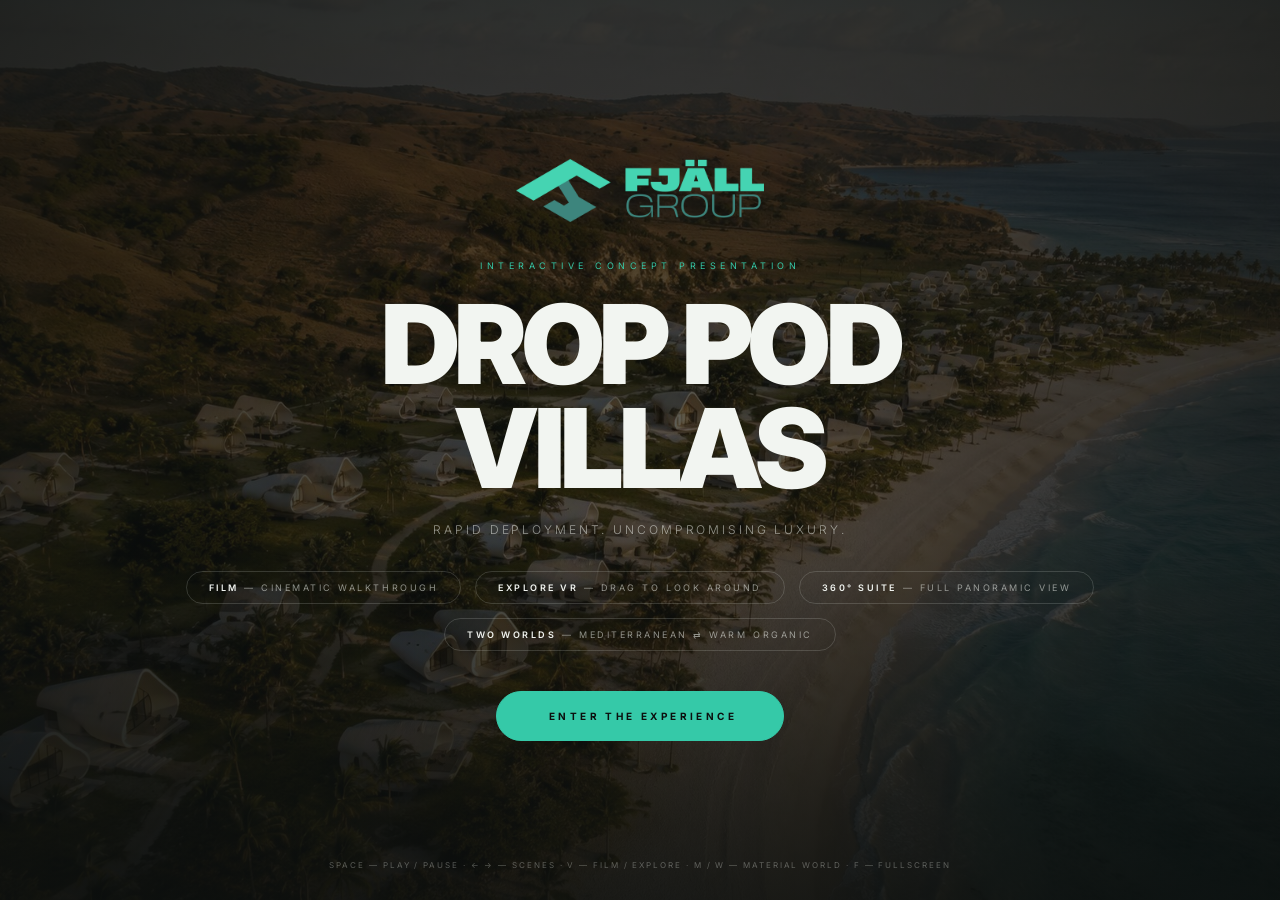
==== experience.html @ e213eaec "Build client portal and refactor villa walkthrough" ====
<!doctype html>
<html lang="en">
  <head>
    <meta charset="UTF-8" />
    <meta
      name="viewport"
      content="width=device-width, initial-scale=1.0, viewport-fit=cover"
    />
    <title>FJÄLL GROUP — Drop Pod Villas · Client Walkthrough</title>
    <link rel="preconnect" href="https://fonts.googleapis.com" />
    <link rel="preconnect" href="https://fonts.gstatic.com" crossorigin />
    <link
      href="https://fonts.googleapis.com/css2?family=Inter:wght@300;400;500;600;700;800;900&display=swap"
      rel="stylesheet"
    />
    <link rel="stylesheet" href="styles/experience.css" />
  </head>
  <body class="film hidden-chrome">
    <div id="stage"></div>
    <div class="veil"></div>
    <div class="vignette"></div>

    <div class="hud">
      <div class="reticle"><i></i></div>
      <div class="compass">
        <div class="tape" id="tape"></div>
        <div class="needle"></div>
      </div>
      <div class="coords">
        LOOK <b id="coordX">+000.0°</b> · <b id="coordY">+000.0°</b>
      </div>
      <div class="look-hint" id="lookHint">Drag to look around</div>
    </div>
    <div class="badge360" id="badge360">360°</div>

    <header class="chrome">
      <div class="brand">
        <img src="assets/fjall-logo.png" alt="FJÄLL GROUP" />
        <span class="div"></span>
        <a class="sub" href="index.html">← Client portal</a>
      </div>
      <div class="meta">
        Interactive Concept Presentation<br />
        <b>Two Material Worlds</b> · One Architecture
      </div>
    </header>

    <div id="caption" class="chrome">
      <div class="cap-anim" id="capInner">
        <div class="no" id="capNo">01 — 17</div>
        <div class="title" id="capTitle">Beachfront Placement</div>
        <div class="desc" id="capDesc"></div>
      </div>
    </div>

    <div id="counter" class="chrome">
      <span class="cur" id="counterCur">01</span>/ 17
    </div>

    <footer class="chrome">
      <div class="transport">
        <button class="tbtn" id="btnPrev" aria-label="Previous scene">
          <svg viewBox="0 0 24 24"><path d="M15 5l-7 7 7 7" /></svg>
        </button>
        <button class="tbtn" id="btnPlay" aria-label="Play or pause">
          <svg viewBox="0 0 24 24" id="icoPause">
            <path class="fill" d="M8 5h2.6v14H8zM13.4 5H16v14h-2.6z" />
          </svg>
          <svg viewBox="0 0 24 24" id="icoPlay" style="display: none">
            <path class="fill" d="M8 5l11 7-11 7z" />
          </svg>
        </button>
        <button class="tbtn" id="btnNext" aria-label="Next scene">
          <svg viewBox="0 0 24 24"><path d="M9 5l7 7-7 7" /></svg>
        </button>
        <button class="tbtn" id="btnFull" aria-label="Fullscreen">
          <svg viewBox="0 0 24 24">
            <path d="M4 9V4h5M20 9V4h-5M4 15v5h5M20 15v5h-5" />
          </svg>
        </button>
        <button
          class="tbtn"
          id="btnMotion"
          aria-label="Enable motion look"
          style="display: none"
        >
          <svg viewBox="0 0 24 24">
            <rect x="7" y="2.5" width="10" height="19" rx="2.5" />
            <path d="M11 18.5h2" />
          </svg>
        </button>
      </div>

      <div id="segments"></div>

      <div class="ctrl-col">
        <div class="switch-label">View — <em id="modeName">Film</em></div>
        <div class="switch mode" id="modeSwitch">
          <button id="mdFilm" class="on">Film</button>
          <button id="mdExplore">Explore VR</button>
        </div>
        <div class="switch-label">
          Material World — <em id="styleName">Modern Mediterranean</em>
        </div>
        <div class="switch" id="styleSwitch">
          <button id="swMed" class="on">Mediterranean</button>
          <button id="swWo">Warm Organic</button>
        </div>
      </div>
    </footer>

    <div id="endcard">
      <img src="assets/fjall-logo.png" alt="FJÄLL GROUP" />
      <h2>Ready to Build.</h2>
      <p>
        Drop Pod Villas · Rapid deployment. Uncompromising luxury.<br />
        Commercial Office Jakarta · Bali HQ · www.fjällgroup.com
      </p>
      <button id="replay">Replay the Experience</button>
    </div>

    <div id="intro">
      <video
        class="bg"
        src="assets/sumba-resort.mp4"
        poster="assets/sumba-resort.jpg"
        muted
        loop
        autoplay
        playsinline
      ></video>
      <div class="scrim"></div>
      <img
        class="logo i-anim d1"
        src="assets/fjall-logo-large.png"
        alt="FJÄLL GROUP"
      />
      <div class="kicker i-anim d2">Interactive Concept Presentation</div>
      <h1>
        <span class="i-anim d2">Drop Pod</span>
        <span class="i-anim d3">Villas</span>
      </h1>
      <div class="tag i-anim d4">Rapid deployment. Uncompromising luxury.</div>
      <div class="modes i-anim d4">
        <div><b>Film</b> — cinematic walkthrough</div>
        <div><b>Explore VR</b> — drag to look around</div>
        <div><b>360° Suite</b> — full panoramic view</div>
        <div><b>Two Worlds</b> — Mediterranean ⇄ Warm Organic</div>
      </div>
      <button id="begin" class="i-anim d5">Enter the Experience</button>
      <div class="hint i-anim d5">
        Space — play / pause · ← → — scenes · V — film / explore · M / W —
        material world · F — fullscreen
      </div>
    </div>

    <script src="scripts/experience.js" defer></script>
  </body>
</html>
---- styles/experience.css ----
:root {
  --ink: #0c0f0e;
  --bone: #f2f5f1;
  --bone-dim: rgba(242, 245, 241, 0.55);
  --teal: #35c9a8;
  --hairline: rgba(242, 245, 241, 0.16);
  --ease-ui: cubic-bezier(0, 0.25, 0.25, 1);
  --ease-fade: cubic-bezier(0.6, 0, 0.2, 1);
  --look-scale: 1.32;
}
* {
  margin: 0;
  padding: 0;
  box-sizing: border-box;
}
html,
body {
  height: 100%;
  background: var(--ink);
  overflow: hidden;
}
body {
  font-family:
    "Inter",
    -apple-system,
    "Segoe UI",
    sans-serif;
  color: var(--bone);
  -webkit-font-smoothing: antialiased;
  user-select: none;
  -webkit-user-select: none;
}

/* ---------- stage ---------- */
#stage {
  position: fixed;
  inset: 0;
  background: var(--ink);
}
body.explore #stage {
  cursor: grab;
}
body.explore #stage.dragging {
  cursor: grabbing;
}
.scene {
  position: absolute;
  inset: 0;
  opacity: 0;
  visibility: hidden;
  transition:
    opacity 1.3s var(--ease-fade),
    visibility 0s linear 1.3s;
}
.scene.active {
  opacity: 1;
  visibility: visible;
  transition: opacity 1.3s var(--ease-fade);
}
.look {
  position: absolute;
  inset: 0;
  will-change: transform;
}
.scene img,
.scene video {
  position: absolute;
  inset: -4%;
  width: 108%;
  height: 108%;
  object-fit: cover;
  opacity: 0;
  transition: opacity 1s var(--ease-fade);
}
.scene img.show,
.scene video.show {
  opacity: 1;
}
.scene canvas.pano {
  position: absolute;
  inset: 0;
  width: 100%;
  height: 100%;
  transition: opacity 0.7s var(--ease-fade);
  touch-action: none;
}
body.film .scene.active img.show.kb-a {
  animation: kba var(--dur) linear forwards;
}
body.film .scene.active img.show.kb-b {
  animation: kbb var(--dur) linear forwards;
}
body.film .scene.active img.show.kb-c {
  animation: kbc var(--dur) linear forwards;
}
@keyframes kba {
  from {
    transform: scale(1) translate(0, 0);
  }
  to {
    transform: scale(1.09) translate(-1.2%, -0.8%);
  }
}
@keyframes kbb {
  from {
    transform: scale(1.09) translate(1.1%, 0.7%);
  }
  to {
    transform: scale(1) translate(0, 0);
  }
}
@keyframes kbc {
  from {
    transform: scale(1) translate(0.9%, 0);
  }
  to {
    transform: scale(1.08) translate(-0.9%, 0.6%);
  }
}

.veil {
  position: fixed;
  inset: 0;
  pointer-events: none;
  z-index: 5;
  background:
    linear-gradient(to top, rgba(8, 10, 9, 0.55), transparent 30%),
    linear-gradient(to bottom, rgba(8, 10, 9, 0.45), transparent 26%);
}
.vignette {
  position: fixed;
  inset: 0;
  pointer-events: none;
  z-index: 6;
  box-shadow: inset 0 0 16vmax rgba(5, 6, 6, 0.42);
  transition: box-shadow 0.8s var(--ease-ui);
}
body.explore .vignette {
  box-shadow: inset 0 0 24vmax rgba(4, 5, 5, 0.62);
}

/* ---------- VR HUD ---------- */
.hud {
  position: fixed;
  inset: 0;
  pointer-events: none;
  z-index: 15;
  opacity: 0;
  transition: opacity 0.6s var(--ease-ui);
}
body.explore .hud {
  opacity: 1;
}
.reticle {
  position: absolute;
  left: 50%;
  top: 50%;
  width: 46px;
  height: 46px;
  transform: translate(-50%, -50%);
  border: 1px solid rgba(242, 245, 241, 0.35);
  border-radius: 50%;
}
.reticle::before,
.reticle::after {
  content: "";
  position: absolute;
  background: rgba(242, 245, 241, 0.5);
}
.reticle::before {
  left: 50%;
  top: -7px;
  width: 1px;
  height: 8px;
}
.reticle::after {
  left: 50%;
  bottom: -7px;
  width: 1px;
  height: 8px;
  transform: translateX(-0.5px);
}
.reticle i {
  position: absolute;
  left: 50%;
  top: 50%;
  width: 3px;
  height: 3px;
  border-radius: 50%;
  background: var(--teal);
  transform: translate(-50%, -50%);
}
.compass {
  position: absolute;
  top: 74px;
  left: 50%;
  transform: translateX(-50%);
  width: min(420px, 60vw);
  height: 30px;
  overflow: hidden;
  -webkit-mask-image: linear-gradient(
    90deg,
    transparent,
    #000 20%,
    #000 80%,
    transparent
  );
  mask-image: linear-gradient(
    90deg,
    transparent,
    #000 20%,
    #000 80%,
    transparent
  );
}
.compass .tape {
  position: absolute;
  top: 0;
  left: 50%;
  height: 100%;
  white-space: nowrap;
  font-size: 9px;
  letter-spacing: 0.18em;
  color: var(--bone-dim);
  will-change: transform;
}
.compass .tape span {
  display: inline-block;
  width: 40px;
  text-align: center;
  padding-top: 2px;
}
.compass .tape span.card {
  color: var(--bone);
  font-weight: 600;
}
.compass .needle {
  position: absolute;
  left: 50%;
  top: 0;
  width: 1px;
  height: 9px;
  background: var(--teal);
}
.coords {
  position: absolute;
  left: clamp(22px, 3.4vw, 52px);
  top: 50%;
  transform: translateY(-50%);
  font-size: 9px;
  letter-spacing: 0.3em;
  color: var(--bone-dim);
  writing-mode: vertical-rl;
  line-height: 2;
}
.coords b {
  color: var(--teal);
  font-weight: 600;
}
.look-hint {
  position: absolute;
  bottom: 110px;
  left: 50%;
  transform: translateX(-50%);
  font-size: 9px;
  letter-spacing: 0.34em;
  text-transform: uppercase;
  color: var(--bone-dim);
  animation: pulse 2.6s ease-in-out infinite;
}
@keyframes pulse {
  0%,
  100% {
    opacity: 0.35;
  }
  50% {
    opacity: 0.9;
  }
}
.badge360 {
  position: fixed;
  top: clamp(66px, 9vh, 84px);
  right: clamp(22px, 3.4vw, 52px);
  z-index: 16;
  font-size: 9px;
  font-weight: 700;
  letter-spacing: 0.3em;
  color: var(--teal);
  border: 1px solid var(--teal);
  border-radius: 999px;
  padding: 8px 16px;
  opacity: 0;
  transition: opacity 0.5s var(--ease-ui);
  pointer-events: none;
}
.badge360.show {
  opacity: 1;
}

/* ---------- chrome ---------- */
.chrome {
  position: fixed;
  z-index: 20;
  transition: opacity 0.5s var(--ease-ui);
}
.hidden-chrome .chrome {
  opacity: 0;
  pointer-events: none;
}

header {
  top: 0;
  left: 0;
  right: 0;
  display: flex;
  align-items: center;
  justify-content: space-between;
  padding: clamp(16px, 2.6vh, 28px) clamp(22px, 3.4vw, 52px);
}
.brand {
  display: flex;
  align-items: center;
  gap: 16px;
}
.brand img {
  height: 26px;
  width: auto;
  display: block;
}
.brand .div {
  width: 1px;
  height: 22px;
  background: var(--hairline);
}
.brand .sub {
  font-size: 9px;
  letter-spacing: 0.32em;
  text-transform: uppercase;
  color: var(--bone-dim);
}
.meta {
  text-align: right;
  font-size: 9px;
  letter-spacing: 0.28em;
  text-transform: uppercase;
  color: var(--bone-dim);
  line-height: 1.9;
}
.meta b {
  color: var(--bone);
  font-weight: 600;
}

#caption {
  left: clamp(22px, 3.4vw, 52px);
  bottom: clamp(84px, 13vh, 128px);
  max-width: 62vw;
}
#caption .no {
  font-size: 10px;
  letter-spacing: 0.34em;
  font-weight: 600;
  color: var(--teal);
  margin-bottom: 12px;
}
#caption .title {
  font-size: clamp(28px, 4.2vw, 56px);
  font-weight: 800;
  line-height: 0.98;
  letter-spacing: -0.035em;
  text-transform: uppercase;
}
#caption .desc {
  margin-top: 12px;
  font-size: 12px;
  font-weight: 300;
  letter-spacing: 0.04em;
  color: var(--bone-dim);
  max-width: 46ch;
  line-height: 1.7;
}
.cap-anim {
  animation: capin 0.9s var(--ease-ui) both;
}
@keyframes capin {
  from {
    opacity: 0;
    filter: blur(14px);
    transform: translateY(26px);
  }
  to {
    opacity: 1;
    filter: blur(0);
    transform: translateY(0);
  }
}

footer {
  left: 0;
  right: 0;
  bottom: 0;
  display: flex;
  align-items: flex-end;
  justify-content: space-between;
  gap: 22px;
  padding: 0 clamp(22px, 3.4vw, 52px) clamp(16px, 2.8vh, 28px);
}

.transport {
  display: flex;
  align-items: center;
  gap: 6px;
}
.tbtn {
  width: 42px;
  height: 42px;
  border: 1px solid var(--hairline);
  border-radius: 50%;
  background: rgba(12, 15, 14, 0.35);
  backdrop-filter: blur(10px);
  -webkit-backdrop-filter: blur(10px);
  color: var(--bone);
  display: grid;
  place-items: center;
  cursor: pointer;
  transition:
    border-color 0.3s var(--ease-ui),
    background 0.3s var(--ease-ui),
    transform 0.3s var(--ease-ui);
}
.tbtn:hover {
  border-color: var(--bone);
  background: rgba(242, 245, 241, 0.08);
}
.tbtn:active {
  transform: scale(0.94);
}
.tbtn svg {
  width: 14px;
  height: 14px;
  fill: none;
  stroke: currentColor;
  stroke-width: 1.5;
  stroke-linecap: round;
  stroke-linejoin: round;
}
.tbtn svg .fill {
  fill: currentColor;
  stroke: none;
}

#segments {
  display: flex;
  gap: 5px;
  flex: 1;
  max-width: 620px;
  align-items: center;
}
.seg {
  position: relative;
  flex: 1;
  height: 22px;
  cursor: pointer;
  display: flex;
  align-items: center;
  background: none;
  border: none;
  padding: 0;
}
.seg::before {
  content: "";
  display: block;
  width: 100%;
  height: 1px;
  background: var(--hairline);
}
.seg .fill {
  position: absolute;
  left: 0;
  top: 50%;
  height: 1px;
  width: 0;
  background: var(--bone);
  transform: translateY(-0.5px);
}
.seg.done .fill {
  width: 100%;
  background: var(--bone-dim);
}
.seg:hover::before {
  background: var(--bone-dim);
}
.seg .tip {
  position: absolute;
  bottom: 16px;
  left: 50%;
  transform: translateX(-50%) translateY(4px);
  font-size: 8px;
  letter-spacing: 0.22em;
  text-transform: uppercase;
  color: var(--bone);
  white-space: nowrap;
  opacity: 0;
  transition: all 0.25s var(--ease-ui);
  pointer-events: none;
}
.seg:hover .tip {
  opacity: 0.9;
  transform: translateX(-50%) translateY(0);
}

.ctrl-col {
  display: flex;
  flex-direction: column;
  gap: 8px;
  align-items: flex-end;
}
.switch {
  display: flex;
  border: 1px solid var(--hairline);
  border-radius: 999px;
  overflow: hidden;
  background: rgba(12, 15, 14, 0.4);
  backdrop-filter: blur(12px);
  -webkit-backdrop-filter: blur(12px);
}
.switch button {
  appearance: none;
  border: none;
  background: transparent;
  color: var(--bone-dim);
  font-family: inherit;
  font-size: 9px;
  font-weight: 600;
  letter-spacing: 0.24em;
  text-transform: uppercase;
  padding: 12px 20px;
  cursor: pointer;
  transition:
    color 0.35s var(--ease-ui),
    background 0.35s var(--ease-ui);
}
.switch button.on {
  color: #0c0f0e;
  background: var(--bone);
}
.switch button:not(.on):hover {
  color: var(--bone);
}
.switch.mode button.on {
  background: var(--teal);
}
.switch-label {
  text-align: right;
  font-size: 8px;
  letter-spacing: 0.3em;
  text-transform: uppercase;
  color: var(--bone-dim);
}
.switch-label em {
  font-style: normal;
  color: var(--teal);
}

#counter {
  position: fixed;
  right: clamp(22px, 3.4vw, 52px);
  bottom: clamp(84px, 13vh, 128px);
  font-size: 10px;
  letter-spacing: 0.3em;
  color: var(--bone-dim);
  text-align: right;
}
#counter .cur {
  font-size: 44px;
  font-weight: 800;
  letter-spacing: -0.03em;
  color: var(--bone);
  display: block;
  line-height: 1;
}

/* ---------- intro ---------- */
#intro {
  position: fixed;
  inset: 0;
  z-index: 50;
  background: var(--ink);
  display: flex;
  flex-direction: column;
  align-items: center;
  justify-content: center;
  text-align: center;
  transition:
    opacity 1.2s var(--ease-fade),
    visibility 0s linear 1.2s;
  padding: 24px;
}
#intro.gone {
  opacity: 0;
  visibility: hidden;
}
#intro > * {
  position: relative;
  z-index: 1;
}
#intro video.bg {
  position: absolute;
  inset: 0;
  z-index: 0;
  width: 100%;
  height: 100%;
  object-fit: cover;
  opacity: 0.6;
}
#intro .scrim {
  position: absolute;
  inset: 0;
  z-index: 0;
  background:
    radial-gradient(
      ellipse at center,
      rgba(12, 15, 14, 0.42) 0%,
      rgba(12, 15, 14, 0.82) 100%
    ),
    linear-gradient(to top, rgba(12, 15, 14, 0.6), transparent 40%);
}
#intro img.logo {
  height: clamp(44px, 7vh, 72px);
  width: auto;
  margin-bottom: 38px;
}
#intro .kicker {
  font-size: 9px;
  letter-spacing: 0.5em;
  text-transform: uppercase;
  color: var(--teal);
  margin-bottom: 22px;
}
#intro h1 {
  font-weight: 900;
  font-size: clamp(40px, 8.6vw, 110px);
  line-height: 0.94;
  letter-spacing: -0.04em;
  text-transform: uppercase;
}
#intro h1 span {
  display: block;
}
#intro .tag {
  margin-top: 22px;
  font-size: 12px;
  font-weight: 300;
  letter-spacing: 0.24em;
  text-transform: uppercase;
  color: var(--bone-dim);
}
#intro .modes {
  margin-top: 34px;
  display: flex;
  gap: 14px;
  flex-wrap: wrap;
  justify-content: center;
}
#intro .modes div {
  border: 1px solid var(--hairline);
  border-radius: 999px;
  padding: 10px 22px;
  font-size: 9px;
  letter-spacing: 0.28em;
  text-transform: uppercase;
  color: var(--bone-dim);
}
#intro .modes b {
  color: var(--bone);
  font-weight: 600;
}
#begin {
  margin-top: 40px;
  appearance: none;
  background: var(--teal);
  border: 1px solid var(--teal);
  border-radius: 999px;
  color: #0c0f0e;
  font-family: inherit;
  font-size: 10px;
  font-weight: 700;
  letter-spacing: 0.34em;
  text-transform: uppercase;
  padding: 18px 46px 18px 52px;
  cursor: pointer;
  transition: all 0.45s var(--ease-ui);
}
#begin:hover {
  background: transparent;
  color: var(--teal);
}
#intro .hint {
  position: absolute;
  bottom: 30px;
  font-size: 8px;
  letter-spacing: 0.24em;
  text-transform: uppercase;
  color: rgba(242, 245, 241, 0.32);
}
.i-anim {
  opacity: 0;
  animation: capin 1.1s var(--ease-ui) forwards;
}
.d1 {
  animation-delay: 0.1s;
}
.d2 {
  animation-delay: 0.3s;
}
.d3 {
  animation-delay: 0.5s;
}
.d4 {
  animation-delay: 0.75s;
}
.d5 {
  animation-delay: 1s;
}

/* end card */
#endcard {
  position: fixed;
  inset: 0;
  z-index: 40;
  background: rgba(12, 15, 14, 0.85);
  backdrop-filter: blur(14px);
  -webkit-backdrop-filter: blur(14px);
  display: flex;
  flex-direction: column;
  align-items: center;
  justify-content: center;
  text-align: center;
  opacity: 0;
  visibility: hidden;
  transition:
    opacity 0.9s var(--ease-fade),
    visibility 0s linear 0.9s;
  padding: 24px;
}
#endcard.show {
  opacity: 1;
  visibility: visible;
  transition: opacity 0.9s var(--ease-fade);
}
#endcard img {
  height: 40px;
  width: auto;
  margin-bottom: 30px;
}
#endcard h2 {
  font-weight: 900;
  font-size: clamp(28px, 4.4vw, 52px);
  letter-spacing: -0.03em;
  text-transform: uppercase;
}
#endcard p {
  margin-top: 14px;
  font-size: 10px;
  letter-spacing: 0.28em;
  text-transform: uppercase;
  color: var(--bone-dim);
  line-height: 2.2;
}
#replay {
  margin-top: 36px;
  appearance: none;
  background: transparent;
  border: 1px solid var(--hairline);
  border-radius: 999px;
  color: var(--bone);
  font-family: inherit;
  font-size: 9px;
  font-weight: 600;
  letter-spacing: 0.34em;
  text-transform: uppercase;
  padding: 15px 40px;
  cursor: pointer;
  transition: all 0.4s var(--ease-ui);
}
#replay:hover {
  border-color: var(--teal);
  color: var(--teal);
}

@media (max-width: 860px) {
  #caption {
    max-width: 76vw;
  }
  #counter {
    display: none;
  }
  .coords {
    display: none;
  }
  .switch button {
    padding: 10px 13px;
    letter-spacing: 0.14em;
  }
  footer {
    flex-wrap: wrap;
    justify-content: center;
  }
  #segments {
    order: 3;
    flex-basis: 100%;
    max-width: none;
  }
}

/* Readable captions and consistently spaced controls. */
.brand a {
  color: var(--bone);
  text-decoration: none;
  padding: 12px 0;
}
#caption {
  max-width: min(640px, 65vw);
}
#caption .title {
  line-height: 1.08;
}
#caption .desc {
  font-size: 14px;
  line-height: 1.7;
  max-width: 52ch;
  color: rgba(242, 245, 241, 0.85);
}
button:focus-visible,
a:focus-visible {
  outline: 3px solid var(--teal);
  outline-offset: 5px;
}
@media (max-width: 640px) {
  #caption {
    bottom: 270px;
    max-width: calc(100vw - 44px);
  }
  #caption .title {
    font-size: 30px;
  }
  #counter {
    display: none;
  }
  footer {
    gap: 12px;
  }
  .ctrl-col {
    align-items: center;
  }
  .switch-label {
    text-align: center;
  }
  .switch button {
    padding: 12px 14px;
  }
  .meta {
    display: none;
  }
  #intro .tag {
    line-height: 1.8;
    letter-spacing: 0.12em;
  }
  #intro .modes {
    line-height: 1.7;
  }
}
@media (prefers-reduced-motion: reduce) {
  *,
  *::before,
  *::after {
    animation: none !important;
    transition-duration: 0.01ms !important;
  }
}

@media (max-width: 640px) {
  .look-hint,
  .coords {
    display: none;
  }
  #caption .desc {
    font-size: 13px;
    line-height: 1.6;
  }
}
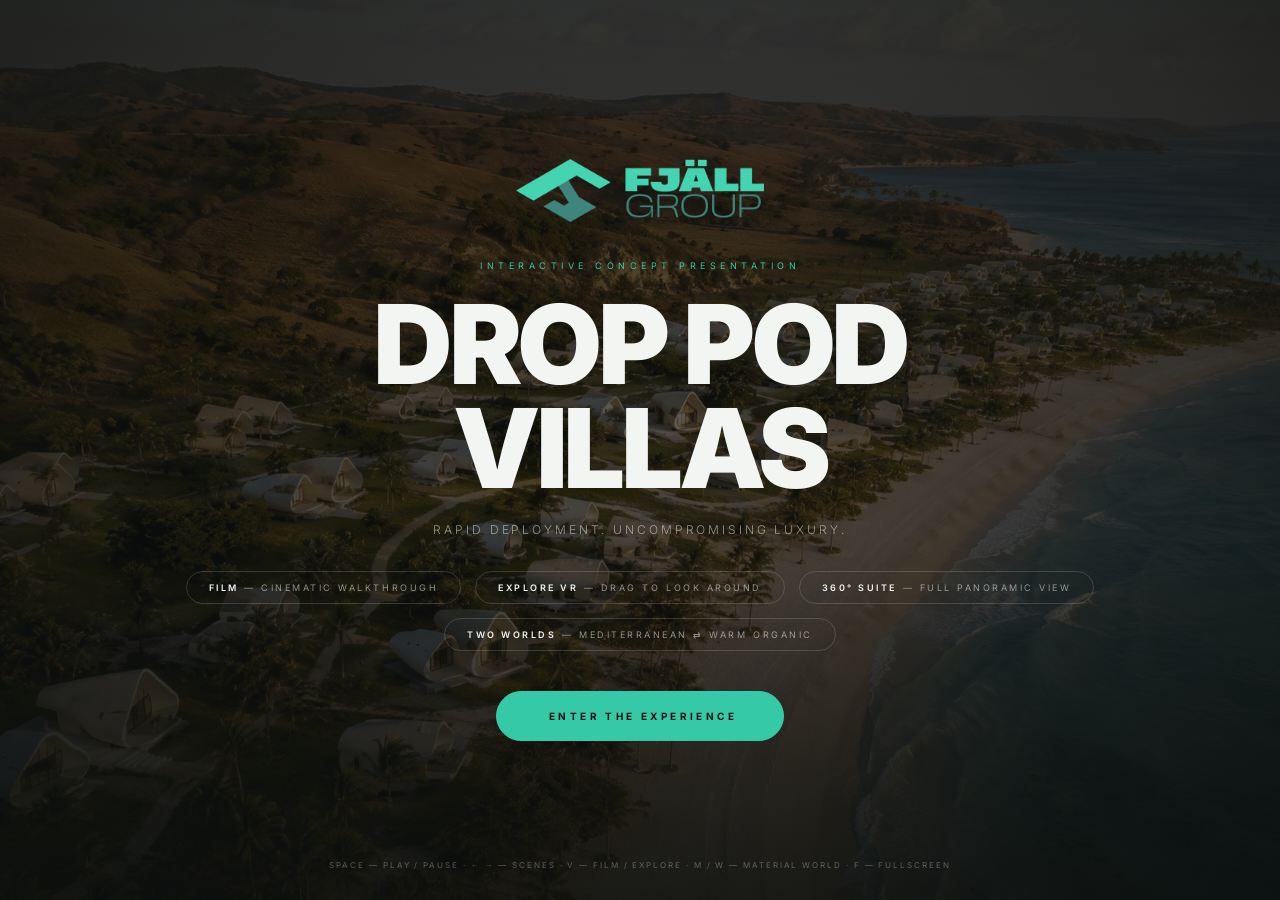
==== commit 58531956: "Add Inter typography exterior finishes and first-person walkthrough" ====
--- a/experience.html
+++ b/experience.html
@@ -6,13 +6,9 @@
       name="viewport"
       content="width=device-width, initial-scale=1.0, viewport-fit=cover"
     />
+    <link rel="stylesheet" href="styles/fonts.css" />
     <title>FJÄLL GROUP — Drop Pod Villas · Client Walkthrough</title>
-    <link rel="preconnect" href="https://fonts.googleapis.com" />
-    <link rel="preconnect" href="https://fonts.gstatic.com" crossorigin />
-    <link
-      href="https://fonts.googleapis.com/css2?family=Inter:wght@300;400;500;600;700;800;900&display=swap"
-      rel="stylesheet"
-    />
+
     <link rel="stylesheet" href="styles/experience.css" />
   </head>
   <body class="film hidden-chrome">
@@ -37,7 +33,7 @@
       <div class="brand">
         <img src="assets/fjall-logo.png" alt="FJÄLL GROUP" />
         <span class="div"></span>
-        <a class="sub" href="index.html">← Client portal</a>
+        <a class="sub" href="index.html">← Development showcase</a>
       </div>
       <div class="meta">
         Interactive Concept Presentation<br />
@@ -122,8 +118,8 @@
     <div id="intro">
       <video
         class="bg"
-        src="assets/sumba-resort.mp4"
-        poster="assets/sumba-resort.jpg"
+        src="assets/destination-collection.mp4"
+        poster="assets/destination-collection.jpg"
         muted
         loop
         autoplay
--- a/styles/fonts.css
+++ b/styles/fonts.css
@@ -0,0 +1,7 @@
+@font-face {
+  font-family: Inter;
+  src: url("../assets/fonts/inter-latin-variable.woff2") format("woff2");
+  font-weight: 100 900;
+  font-style: normal;
+  font-display: swap;
+}
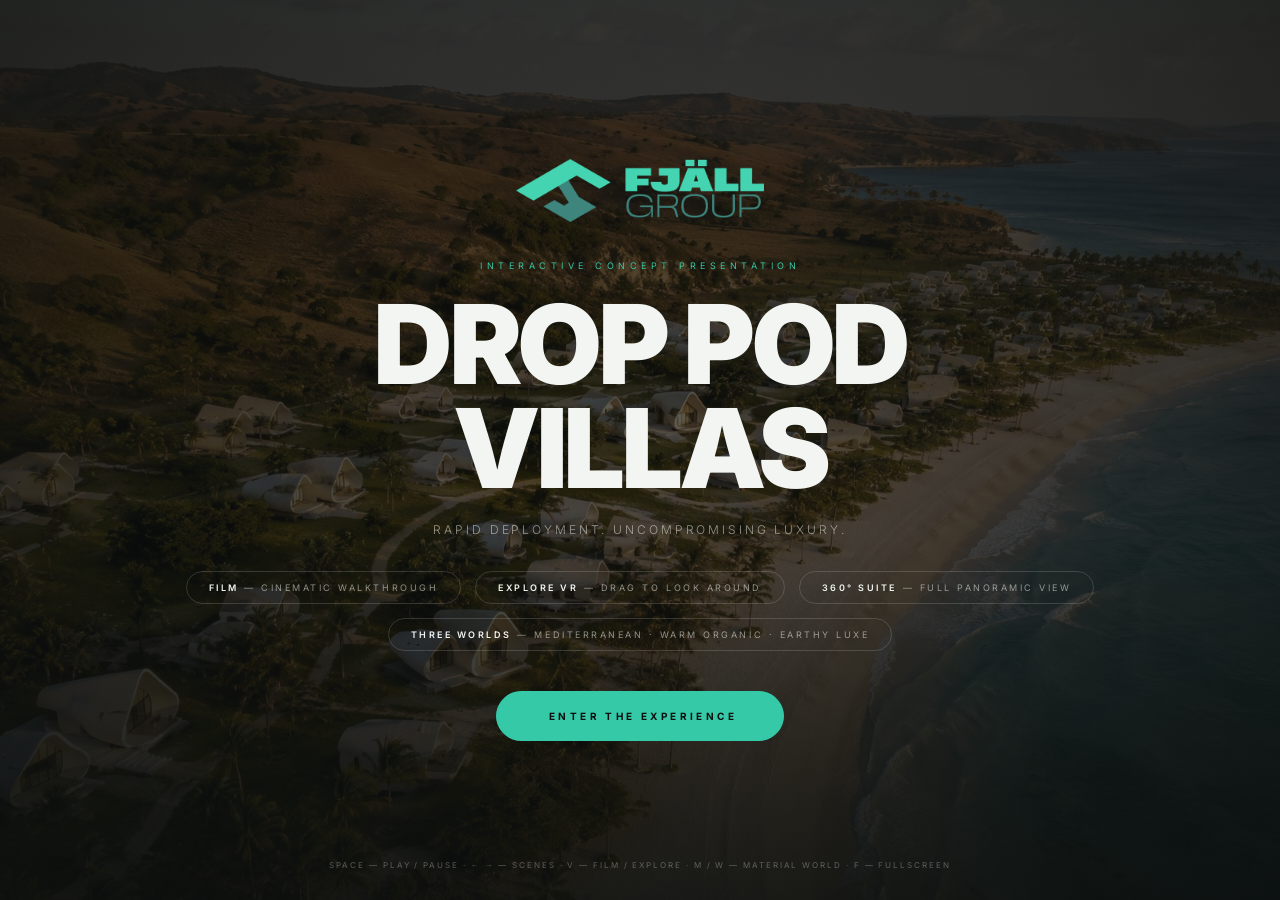
==== commit 0036238d: "Add Earthy Luxe collection across portal and experiences" ====
--- a/experience.html
+++ b/experience.html
@@ -7,6 +7,7 @@
       content="width=device-width, initial-scale=1.0, viewport-fit=cover"
     />
     <link rel="stylesheet" href="styles/fonts.css" />
+    <script src="scripts/interior-palettes.js" defer></script>
     <title>FJÄLL GROUP — Drop Pod Villas · Client Walkthrough</title>
 
     <link rel="stylesheet" href="styles/experience.css" />
@@ -37,7 +38,7 @@
       </div>
       <div class="meta">
         Interactive Concept Presentation<br />
-        <b>Two Material Worlds</b> · One Architecture
+        <b>Three Material Worlds</b> · One Architecture
       </div>
     </header>
 
@@ -100,7 +101,8 @@
         </div>
         <div class="switch" id="styleSwitch">
           <button id="swMed" class="on">Mediterranean</button>
-          <button id="swWo">Warm Organic</button>
+          <button id="swWo">Warm Organic</button
+          ><button id="swEl">Earthy Luxe</button>
         </div>
       </div>
     </footer>
@@ -141,7 +143,9 @@
         <div><b>Film</b> — cinematic walkthrough</div>
         <div><b>Explore VR</b> — drag to look around</div>
         <div><b>360° Suite</b> — full panoramic view</div>
-        <div><b>Two Worlds</b> — Mediterranean ⇄ Warm Organic</div>
+        <div>
+          <b>Three Worlds</b> — Mediterranean · Warm Organic · Earthy Luxe
+        </div>
       </div>
       <button id="begin" class="i-anim d5">Enter the Experience</button>
       <div class="hint i-anim d5">
--- a/styles/experience.css
+++ b/styles/experience.css
@@ -889,3 +889,10 @@
     line-height: 1.6;
   }
 }
+@media (max-width: 640px) {
+  #styleSwitch button {
+    font-size: 8px;
+    padding: 12px 9px;
+    letter-spacing: 0.08em;
+  }
+}
